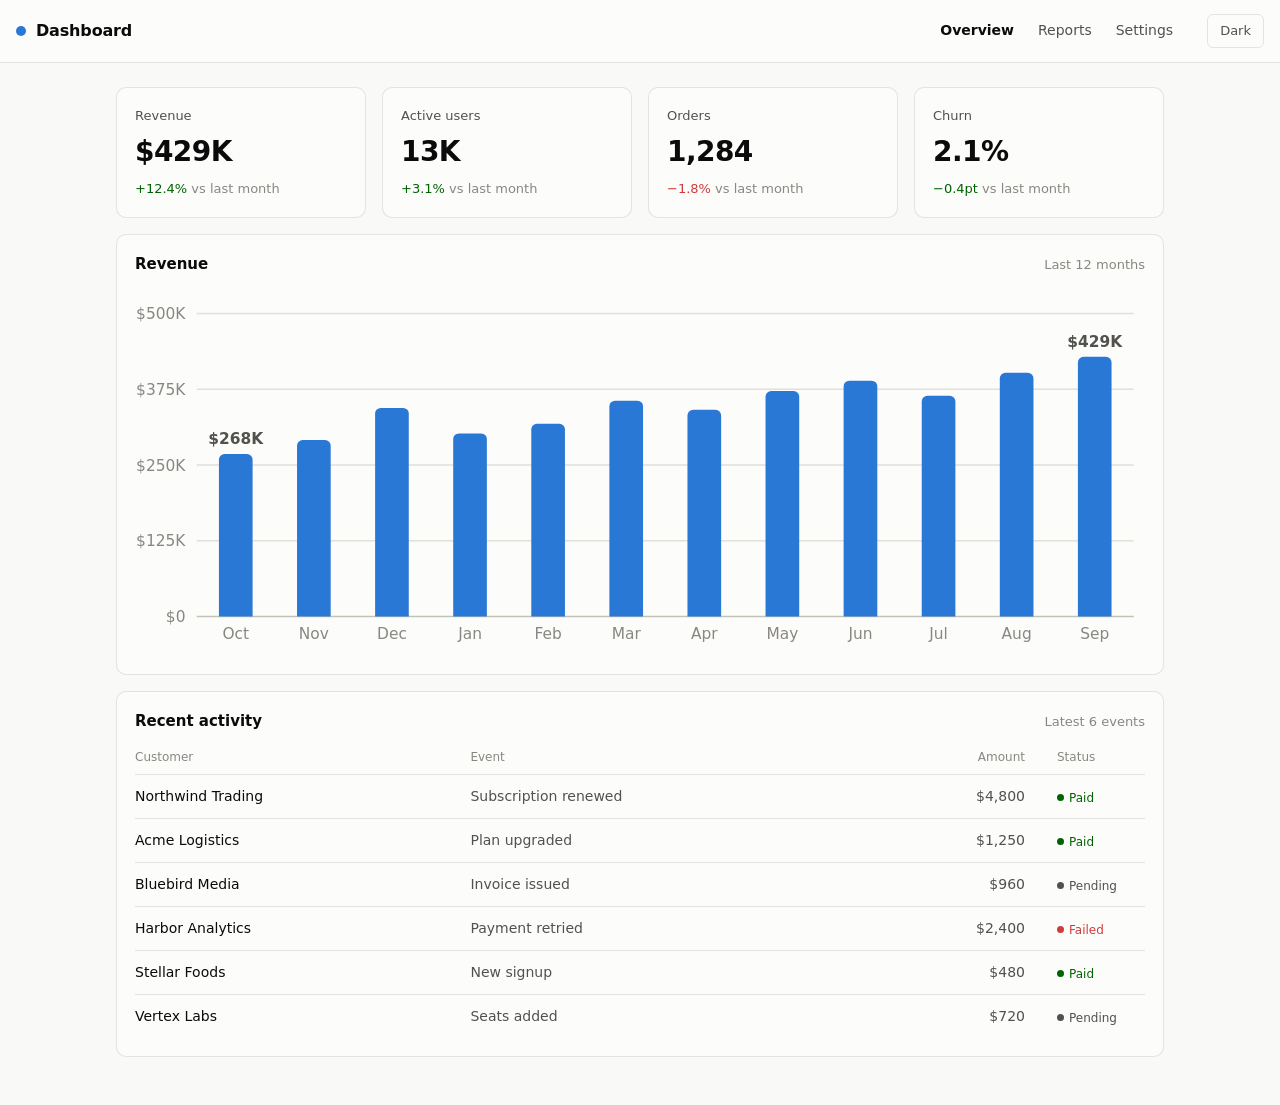
==== dashboard.html @ 6b308199 "Merge login branch: move dashboard to its own files The two branches each added index.html and style" ====
<!DOCTYPE html>
<html lang="en">
<head>
  <meta charset="utf-8">
  <meta name="viewport" content="width=device-width, initial-scale=1">
  <title>Dashboard</title>
  <link rel="stylesheet" href="dashboard.css">
</head>
<body>
  <header class="topbar">
    <div class="brand">
      <span class="dot" aria-hidden="true"></span>
      <h1>Dashboard</h1>
    </div>
    <nav class="nav">
      <a href="#" class="active">Overview</a>
      <a href="#">Reports</a>
      <a href="#">Settings</a>
    </nav>
    <button id="theme-toggle" class="theme-toggle" type="button" aria-label="Toggle color theme">
      <span data-theme-icon>Dark</span>
    </button>
  </header>

  <main class="page">
    <section class="stats" aria-label="Key metrics">
      <article class="card stat">
        <p class="stat-label">Revenue</p>
        <p class="stat-value" data-metric="revenue">—</p>
        <p class="stat-delta up">+12.4% <span>vs last month</span></p>
      </article>
      <article class="card stat">
        <p class="stat-label">Active users</p>
        <p class="stat-value" data-metric="users">—</p>
        <p class="stat-delta up">+3.1% <span>vs last month</span></p>
      </article>
      <article class="card stat">
        <p class="stat-label">Orders</p>
        <p class="stat-value" data-metric="orders">—</p>
        <p class="stat-delta down">−1.8% <span>vs last month</span></p>
      </article>
      <article class="card stat">
        <p class="stat-label">Churn</p>
        <p class="stat-value" data-metric="churn">—</p>
        <p class="stat-delta up">−0.4pt <span>vs last month</span></p>
      </article>
    </section>

    <section class="card chart-card" aria-label="Revenue over time">
      <div class="card-head">
        <h2>Revenue</h2>
        <p class="muted">Last 12 months</p>
      </div>
      <div id="chart" class="chart"></div>
    </section>

    <section class="card" aria-label="Recent activity">
      <div class="card-head">
        <h2>Recent activity</h2>
        <p class="muted">Latest 6 events</p>
      </div>
      <table class="table">
        <thead>
          <tr>
            <th scope="col">Customer</th>
            <th scope="col">Event</th>
            <th scope="col" class="num">Amount</th>
            <th scope="col">Status</th>
          </tr>
        </thead>
        <tbody id="activity"></tbody>
      </table>
    </section>
  </main>

  <script src="data.js"></script>
  <script src="app.js"></script>
</body>
</html>
---- dashboard.css ----
:root {
  color-scheme: light;
  --plane:          #f9f9f7;
  --surface:        #fcfcfb;
  --text-primary:   #0b0b0b;
  --text-secondary: #52514e;
  --text-muted:     #898781;
  --grid:           #e1e0d9;
  --baseline:       #c3c2b7;
  --border:         rgba(11, 11, 11, 0.10);
  --series-1:       #2a78d6;
  --good:           #006300;
  --critical:       #d03b3b;
  --hover-wash:     rgba(11, 11, 11, 0.04);
}

@media (prefers-color-scheme: dark) {
  :root:not([data-theme="light"]) {
    color-scheme: dark;
    --plane:          #0d0d0d;
    --surface:        #1a1a19;
    --text-primary:   #ffffff;
    --text-secondary: #c3c2b7;
    --text-muted:     #898781;
    --grid:           #2c2c2a;
    --baseline:       #383835;
    --border:         rgba(255, 255, 255, 0.10);
    --series-1:       #3987e5;
    --good:           #0ca30c;
    --critical:       #e66767;
    --hover-wash:     rgba(255, 255, 255, 0.06);
  }
}

:root[data-theme="dark"] {
  color-scheme: dark;
  --plane:          #0d0d0d;
  --surface:        #1a1a19;
  --text-primary:   #ffffff;
  --text-secondary: #c3c2b7;
  --text-muted:     #898781;
  --grid:           #2c2c2a;
  --baseline:       #383835;
  --border:         rgba(255, 255, 255, 0.10);
  --series-1:       #3987e5;
  --good:           #0ca30c;
  --critical:       #e66767;
  --hover-wash:     rgba(255, 255, 255, 0.06);
}

* { box-sizing: border-box; }

body {
  margin: 0;
  background: var(--plane);
  color: var(--text-primary);
  font: 15px/1.5 system-ui, -apple-system, "Segoe UI", sans-serif;
  -webkit-font-smoothing: antialiased;
}

/* ---------- top bar ---------- */

.topbar {
  display: flex;
  align-items: center;
  gap: 24px;
  padding: 14px 16px;
  background: var(--surface);
  border-bottom: 1px solid var(--border);
  position: sticky;
  top: 0;
  z-index: 5;
}

.brand { display: flex; align-items: center; gap: 10px; }

.brand h1 {
  margin: 0;
  font-size: 16px;
  font-weight: 600;
  letter-spacing: -0.01em;
}

.dot {
  width: 10px;
  height: 10px;
  border-radius: 50%;
  background: var(--series-1);
}

.nav { display: flex; gap: 4px; margin-left: auto; }

.nav a {
  padding: 6px 10px;
  border-radius: 6px;
  color: var(--text-secondary);
  text-decoration: none;
  font-size: 14px;
}

.nav a:hover { background: var(--hover-wash); color: var(--text-primary); }
.nav a.active { color: var(--text-primary); font-weight: 600; }

.theme-toggle {
  padding: 6px 12px;
  border: 1px solid var(--border);
  border-radius: 6px;
  background: transparent;
  color: var(--text-secondary);
  font: inherit;
  font-size: 13px;
  cursor: pointer;
}

.theme-toggle:hover { background: var(--hover-wash); color: var(--text-primary); }

/* ---------- layout ---------- */

.page {
  max-width: 1080px;
  margin: 0 auto;
  padding: 24px 16px 48px;
  display: grid;
  gap: 16px;
}

.card {
  background: var(--surface);
  border: 1px solid var(--border);
  border-radius: 10px;
  padding: 18px;
}

.card-head {
  display: flex;
  align-items: baseline;
  justify-content: space-between;
  gap: 12px;
  margin-bottom: 16px;
}

.card-head h2 { margin: 0; font-size: 15px; font-weight: 600; }

.muted { margin: 0; color: var(--text-muted); font-size: 13px; }

/* ---------- stat tiles ---------- */

.stats {
  display: grid;
  grid-template-columns: repeat(auto-fit, minmax(200px, 1fr));
  gap: 16px;
}

.stat-label {
  margin: 0 0 6px;
  color: var(--text-secondary);
  font-size: 13px;
}

.stat-value {
  margin: 0;
  font-size: 28px;
  font-weight: 600;
  letter-spacing: -0.02em;
}

.stat-delta {
  margin: 6px 0 0;
  font-size: 13px;
  font-weight: 500;
}

.stat-delta span { color: var(--text-muted); font-weight: 400; }
.stat-delta.up { color: var(--good); }
.stat-delta.down { color: var(--critical); }

/* ---------- chart ---------- */

.chart { position: relative; }
.chart svg { display: block; width: 100%; height: auto; }

.bar { fill: var(--series-1); transition: opacity 90ms ease; }
.bar-hit { fill: transparent; cursor: pointer; }
.bar-hit:focus-visible { outline: 2px solid var(--series-1); outline-offset: 2px; }
.chart.has-hover .bar { opacity: 0.45; }
.chart.has-hover .bar.active { opacity: 1; }

.gridline { stroke: var(--grid); stroke-width: 1; }
.axis-line { stroke: var(--baseline); stroke-width: 1; }
.tick { fill: var(--text-muted); font-size: 11px; font-variant-numeric: tabular-nums; }
.bar-label { fill: var(--text-secondary); font-size: 11px; font-weight: 600; }

.tooltip {
  position: absolute;
  pointer-events: none;
  transform: translate(-50%, -100%);
  background: var(--surface);
  border: 1px solid var(--border);
  border-radius: 6px;
  box-shadow: 0 2px 10px rgba(0, 0, 0, 0.14);
  padding: 7px 10px;
  font-size: 12px;
  line-height: 1.4;
  white-space: nowrap;
  opacity: 0;
  transition: opacity 90ms ease;
}

.tooltip.visible { opacity: 1; }
.tooltip b { font-weight: 600; font-variant-numeric: tabular-nums; }
.tooltip .tip-label { color: var(--text-muted); }

/* ---------- table ---------- */

.table {
  width: 100%;
  border-collapse: collapse;
  font-size: 14px;
}

.table th {
  text-align: left;
  padding: 0 12px 8px 0;
  color: var(--text-muted);
  font-size: 12px;
  font-weight: 500;
  border-bottom: 1px solid var(--border);
}

.table td {
  padding: 11px 12px 11px 0;
  border-bottom: 1px solid var(--border);
  color: var(--text-secondary);
}

.table tbody tr:last-child td { border-bottom: 0; }
.table tbody tr:hover td { background: var(--hover-wash); }
.table td:first-child { color: var(--text-primary); font-weight: 500; }
.table .num { text-align: right; padding-right: 32px; font-variant-numeric: tabular-nums; }
.table th:last-child, .table td:last-child { width: 88px; padding-right: 0; }

.pill {
  display: inline-flex;
  align-items: center;
  gap: 5px;
  font-size: 12px;
  font-weight: 500;
}

.pill::before {
  content: "";
  width: 7px;
  height: 7px;
  border-radius: 50%;
  background: currentColor;
}

.pill.paid { color: var(--good); }
.pill.pending { color: var(--text-secondary); }
.pill.failed { color: var(--critical); }

@media (max-width: 560px) {
  .nav { display: none; }
  .stat-value { font-size: 24px; }
}
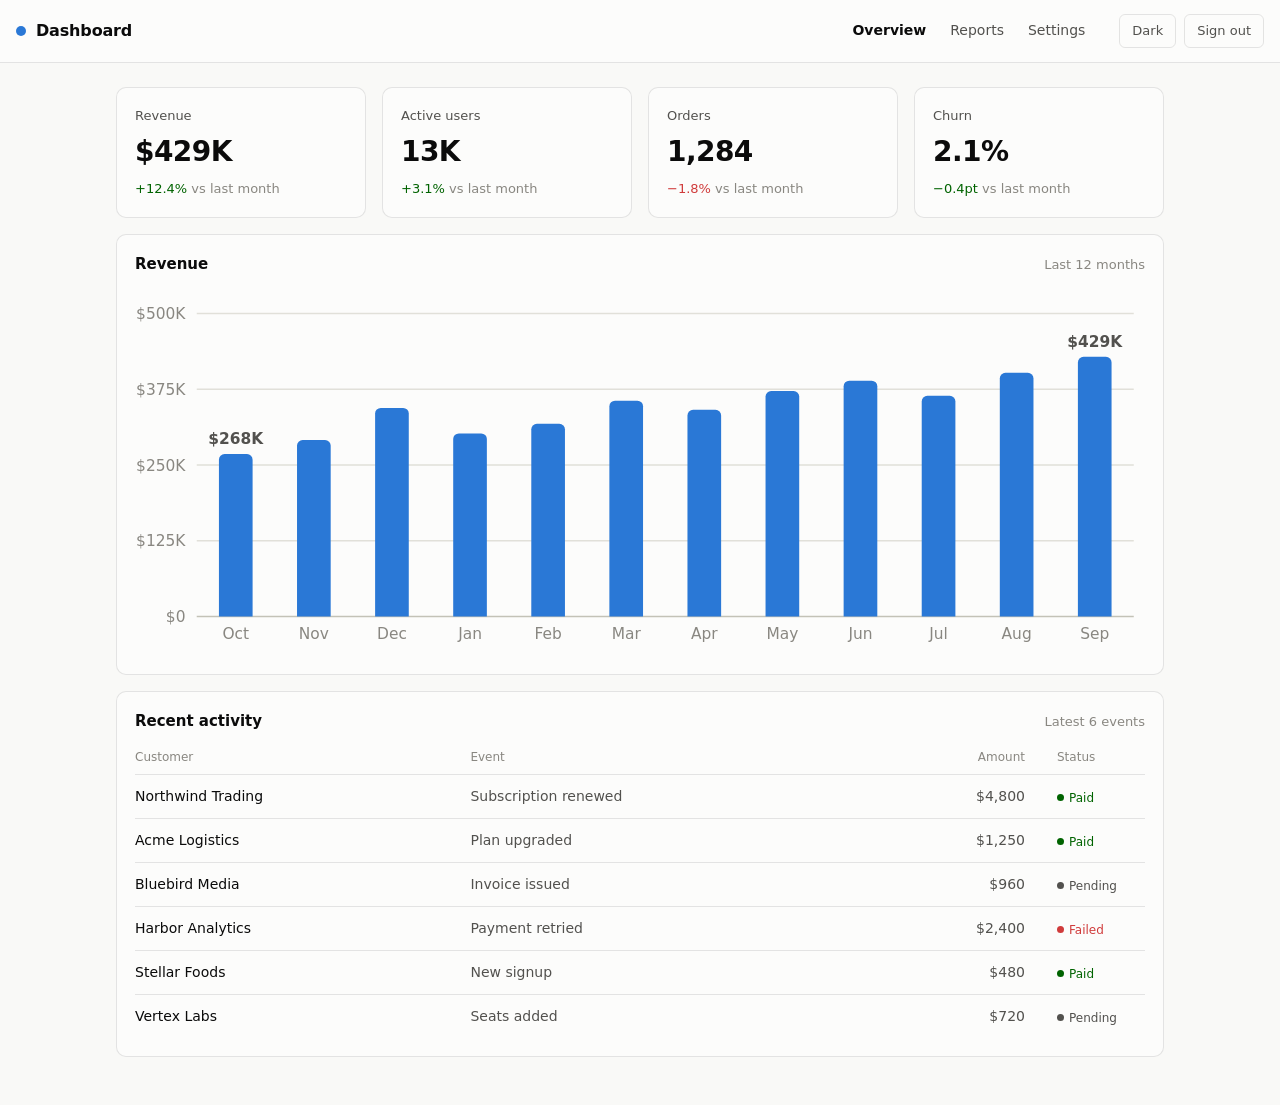
==== commit aae1202b: "Add a sign-out button to the dashboard Closes the loop with the login page: sign in lands on the das" ====
--- a/dashboard.html
+++ b/dashboard.html
@@ -17,9 +17,12 @@
       <a href="#">Reports</a>
       <a href="#">Settings</a>
     </nav>
-    <button id="theme-toggle" class="theme-toggle" type="button" aria-label="Toggle color theme">
-      <span data-theme-icon>Dark</span>
-    </button>
+    <div class="topbar-actions">
+      <button id="theme-toggle" class="theme-toggle" type="button" aria-label="Toggle color theme">
+        <span data-theme-icon>Dark</span>
+      </button>
+      <button id="sign-out" class="sign-out" type="button">Sign out</button>
+    </div>
   </header>
 
   <main class="page">
--- a/dashboard.css
+++ b/dashboard.css
@@ -114,6 +114,21 @@
 
 .theme-toggle:hover { background: var(--hover-wash); color: var(--text-primary); }
 
+.topbar-actions { display: flex; align-items: center; gap: 8px; }
+
+.sign-out {
+  padding: 6px 12px;
+  border: 1px solid var(--border);
+  border-radius: 6px;
+  background: transparent;
+  color: var(--text-secondary);
+  font: inherit;
+  font-size: 13px;
+  cursor: pointer;
+}
+
+.sign-out:hover { background: var(--hover-wash); color: var(--text-primary); }
+
 /* ---------- layout ---------- */
 
 .page {
@@ -261,5 +276,6 @@
 
 @media (max-width: 560px) {
   .nav { display: none; }
+  .topbar-actions { margin-left: auto; }  /* .nav normally does the pushing */
   .stat-value { font-size: 24px; }
 }
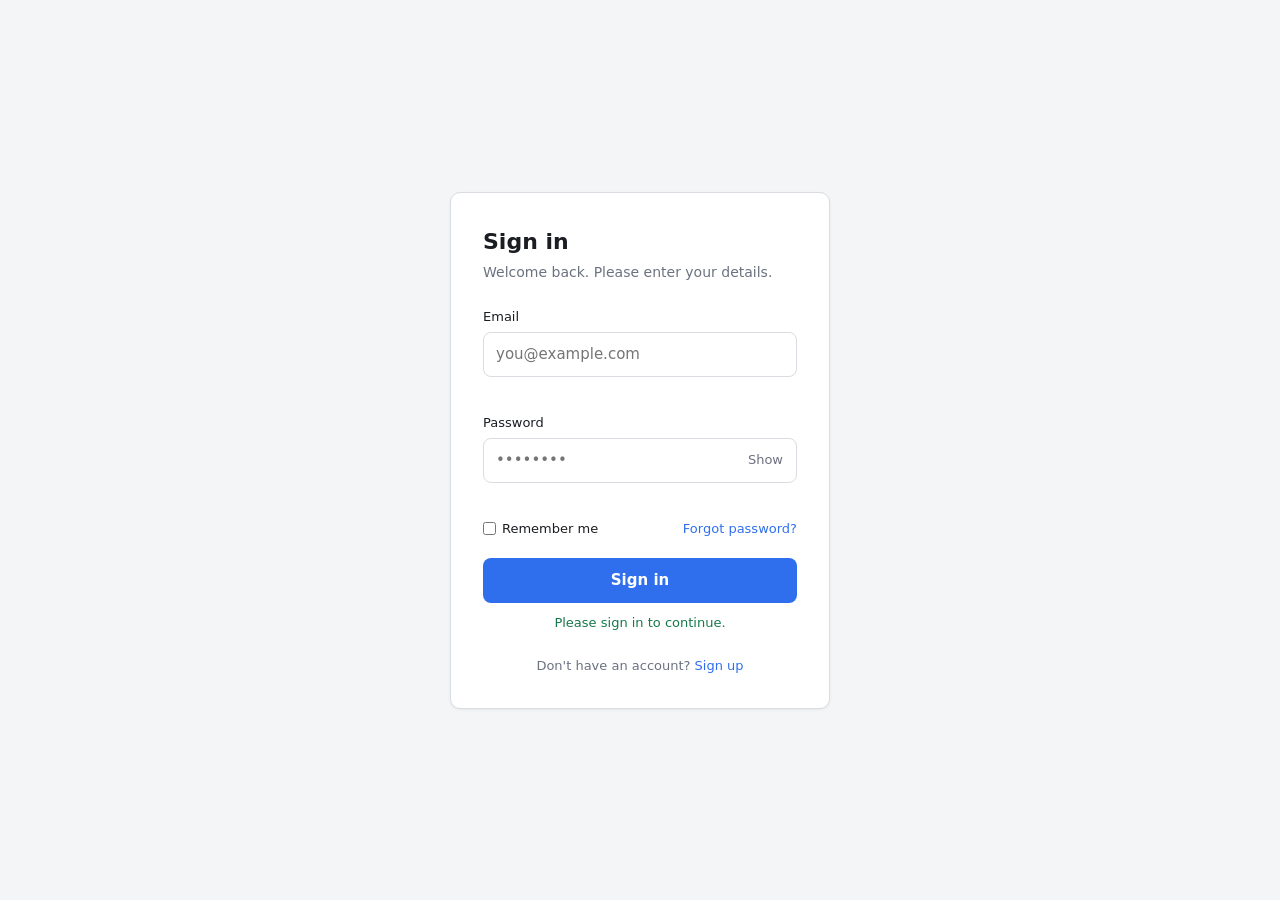
==== commit a6835e29: "Gate the dashboard behind a session The dashboard was reachable by URL with no sign-in. It now check" ====
--- a/dashboard.html
+++ b/dashboard.html
@@ -5,6 +5,14 @@
   <meta name="viewport" content="width=device-width, initial-scale=1">
   <title>Dashboard</title>
   <link rel="stylesheet" href="dashboard.css">
+  <!-- Gate before the body renders, so no dashboard content flashes up first.
+       replace() keeps the gated page out of history, so Back can't return. -->
+  <script src="session.js"></script>
+  <script>
+    if (!window.Session.current()) {
+      window.location.replace('index.html?next=dashboard');
+    }
+  </script>
 </head>
 <body>
   <header class="topbar">
